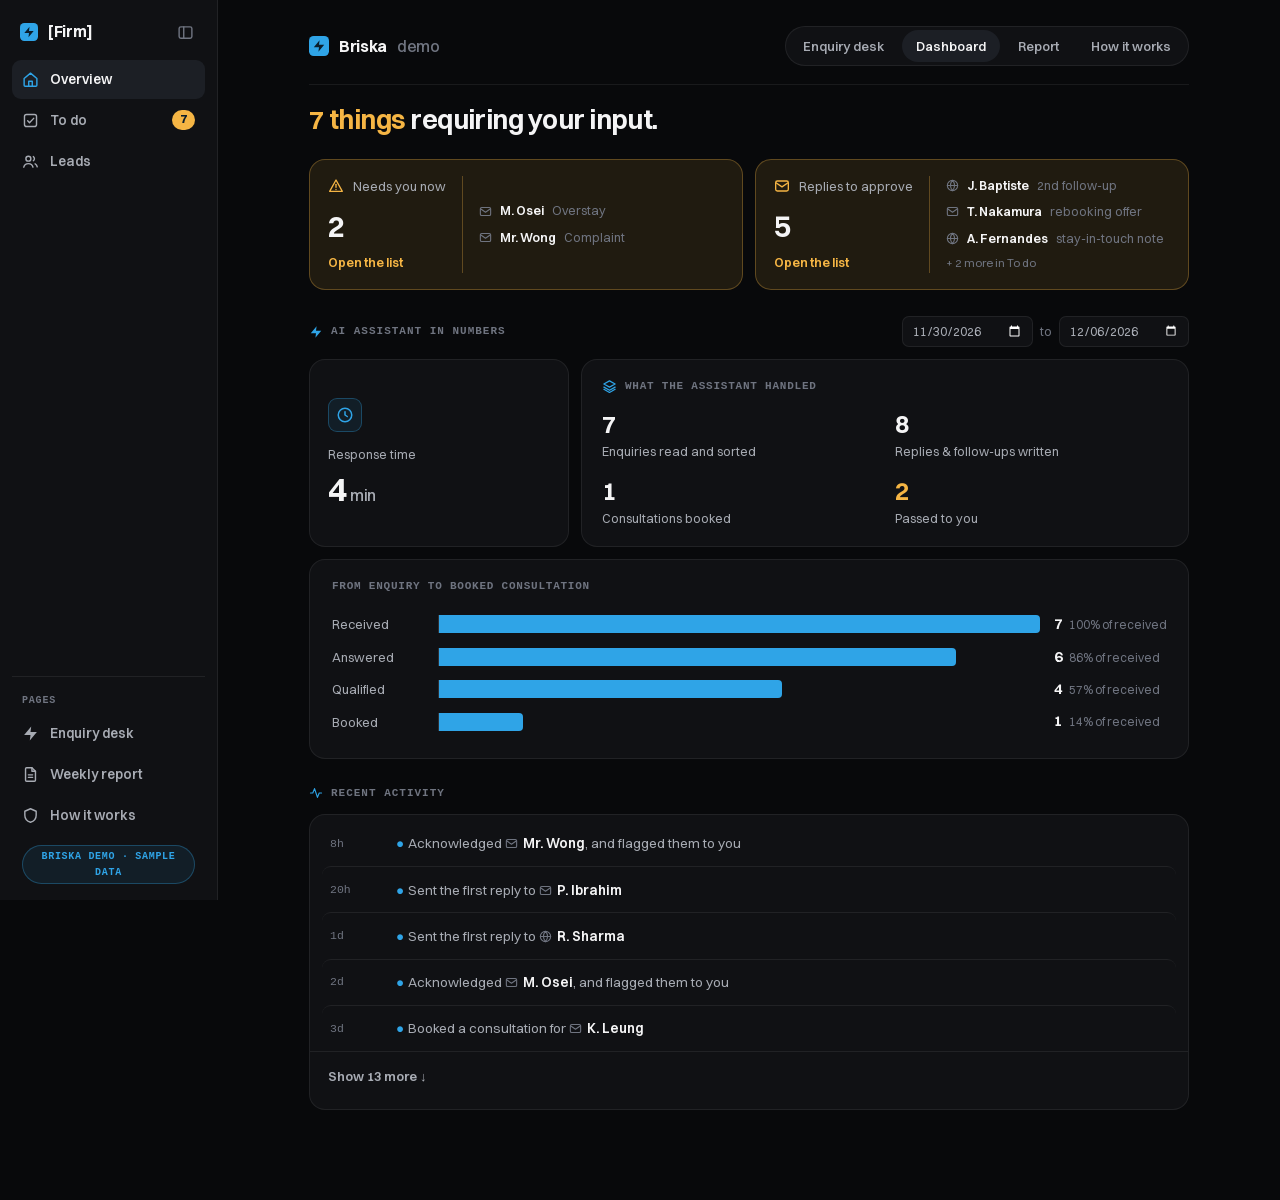
==== dashboard.html @ b561c8af "Initial public release: enquiry desk demo, service pipeline, evals, CI Co-Authored-By: Claude Fable " ====
<!doctype html>
<html lang="en">
<head>
<meta charset="utf-8">
<meta name="viewport" content="width=device-width, initial-scale=1">
<meta name="robots" content="noindex,nofollow">
<title>Dashboard — Briska demo</title>
<link rel="icon" href="assets/briska-mark.svg" type="image/svg+xml">
<link rel="preload" as="font" type="font/woff2" href="assets/switzer-variable.woff2" crossorigin>
<link rel="stylesheet" href="demo.css">
<style>
  :root { --sidew: 218px; }
  .shell { display: flex; min-height: 100vh; }

  /* ---- sidebar ---- */
  .side {
    width: var(--sidew); flex: none; background: var(--panel); border-right: 1px solid var(--line);
    display: flex; flex-direction: column; padding: 16px 12px; position: sticky; top: 0; height: 100vh;
    transition: width .15s ease;
  }
  .side.rail { width: 64px; }
  .side.rail .lbl, .side.rail .badge, .side.rail .foot-h, .side.rail .demochip { display: none; }
  .side-top { display: flex; align-items: center; gap: 10px; padding: 4px 8px 16px; }
  .side-top img { width: 18px; height: 18px; flex: none; }
  .side-top b { font-size: 15.5px; font-weight: 650; letter-spacing: -0.02em; white-space: nowrap; overflow: hidden; }
  .side-top button { margin-left: auto; background: none; border: none; color: var(--text-3); cursor: pointer; padding: 3px; border-radius: 6px; flex: none; }
  .side-top button:hover { color: var(--text); background: var(--elev); }
  .side-top button svg { width: 17px; height: 17px; display: block; }
  .side.rail .side-top { flex-direction: column; gap: 12px; }
  .side.rail .side-top b { display: none; }
  .side.rail .side-top button { margin: 0; }
  .snav { display: flex; flex-direction: column; gap: 2px; }
  .snav a {
    display: flex; align-items: center; gap: 11px; color: var(--text-2); text-decoration: none;
    font-size: 13.5px; font-weight: 570; padding: 9px 10px; border-radius: 9px; white-space: nowrap; cursor: pointer;
  }
  .snav a svg { width: 17px; height: 17px; flex: none; }
  .snav a:hover { color: var(--text); background: var(--panel-2); }
  .snav a.on { color: var(--text); background: var(--elev); }
  .snav a.on svg { color: var(--accent); }
  .badge { margin-left: auto; font-size: 11.5px; font-weight: 700; color: var(--accent-ink); background: var(--amber); border-radius: 999px; padding: 1px 8px; }
  .side-foot { margin-top: auto; padding-top: 14px; border-top: 1px solid var(--line); }
  .foot-h { font-family: var(--mono); font-size: 10px; font-weight: 600; letter-spacing: 0.08em; text-transform: uppercase; color: var(--text-3); padding: 2px 10px 6px; }
  .demochip { margin: 10px 10px 0; font-family: var(--mono); font-size: 10px; font-weight: 600; letter-spacing: 0.07em; text-transform: uppercase; color: var(--accent); background: var(--accent-bg); border: 1px solid var(--accent-line); border-radius: 999px; padding: 3px 9px; text-align: center; }

  /* ---- main ---- */
  main { flex: 1; min-width: 0; padding: 26px 30px 90px; }
  .mwrap { max-width: 880px; margin: 0 auto; }
  .mwrap:has(#pane-leads.on) { max-width: 1180px; }
  .pane { display: none; }
  .pane.on { display: block; }
  .hero { margin: 2px 0 22px; }
  .hero h1 { font-size: clamp(21px, 3vw, 27px); line-height: 1.25; font-weight: 640; letter-spacing: -0.02em; }
  .hero h1 .hot { color: var(--amber); }
  .hero h1 .calm { color: var(--accent); }
  .pane > h1.ptitle, .ptitle { font-size: 21px; font-weight: 640; letter-spacing: -0.02em; margin-bottom: 4px; }
  section { margin-top: 26px; }
  .sec-head { display: flex; align-items: center; justify-content: space-between; gap: 12px; margin-bottom: 12px; }
  .sec-head h2 { display: flex; align-items: center; gap: 8px; font-family: var(--mono); font-size: 11px; font-weight: 600; letter-spacing: 0.09em; text-transform: uppercase; color: var(--text-3); }
  .sec-head h2 svg { width: 14px; height: 14px; color: var(--accent); flex: none; }
  .sec-head .aside { font-size: 12.5px; color: var(--text-3); }
  .card { background: var(--panel); border: 1px solid var(--line); border-radius: 16px; }

  /* overview: action summary cards */
  .acts { display: grid; grid-template-columns: 1fr 1fr; gap: 12px; }
  .actcard { display: flex; align-items: stretch; gap: 16px; padding: 16px 18px; cursor: pointer; border: 1px solid var(--line); background: var(--panel); border-radius: 16px; text-align: left; font: inherit; color: var(--text); min-width: 0; }
  .actcard:hover { border-color: var(--line-2); background: var(--panel-2); }
  .actcard.hot { border-color: var(--amber-line); background: var(--amber-bg); }
  .actcard .left { flex: none; display: flex; flex-direction: column; min-width: 118px; }
  .actcard .top { display: flex; align-items: center; gap: 9px; font-size: 13px; color: var(--text-2); }
  .actcard .top svg { width: 16px; height: 16px; color: var(--amber); flex: none; }
  .actcard.calm .top svg { color: var(--accent); }
  .actcard .n { font-size: 30px; font-weight: 640; letter-spacing: -0.02em; margin: 8px 0 2px; }
  .actcard .go { font-size: 12.5px; color: var(--text-3); margin-top: auto; }
  .actcard.hot .go { color: var(--amber); font-weight: 600; }
  .pv-list { flex: 1; min-width: 0; display: flex; flex-direction: column; justify-content: center; gap: 7px; border-left: 1px solid var(--line); padding-left: 16px; }
  .actcard.hot .pv-list { border-left-color: var(--amber-line); }
  .pv { display: flex; align-items: center; gap: 8px; font-size: 12.5px; color: var(--text-2); min-width: 0; }
  .pv svg { width: 13px; height: 13px; flex: none; color: var(--text-3); }
  .pv b { color: var(--text); font-weight: 600; white-space: nowrap; overflow: hidden; text-overflow: ellipsis; }
  .pv .why { color: var(--text-3); white-space: nowrap; overflow: hidden; text-overflow: ellipsis; min-width: 0; }
  .pv-more { font-size: 11.5px; color: var(--text-3); }

  /* overview: numbers */
  .numbers { display: grid; grid-template-columns: 260px 1fr; gap: 12px; align-items: stretch; }
  .stat { padding: 18px; display: flex; flex-direction: column; justify-content: center; }
  .stat .stic { width: 34px; height: 34px; border-radius: 9px; background: var(--accent-bg); border: 1px solid var(--accent-line); display: flex; align-items: center; justify-content: center; margin-bottom: 13px; }
  .stat .stic svg { width: 18px; height: 18px; color: var(--accent); }
  .stat .l { font-size: 12.5px; color: var(--text-2); }
  .stat .v { font-size: 34px; font-weight: 640; letter-spacing: -0.02em; line-height: 1.1; margin-top: 6px; }
  .stat .v .u { font-size: 16px; color: var(--text-2); font-weight: 500; margin-left: 3px; }
  .handled { padding: 18px 20px; }
  .handled .hh { display: flex; align-items: center; gap: 8px; font-family: var(--mono); font-size: 11px; font-weight: 600; letter-spacing: 0.07em; text-transform: uppercase; color: var(--text-3); margin-bottom: 16px; }
  .handled .hh svg { width: 15px; height: 15px; color: var(--accent); }
  .hgrid { display: grid; grid-template-columns: 1fr 1fr; gap: 16px 20px; }
  .hstat .hv { font-size: 25px; font-weight: 640; letter-spacing: -0.02em; line-height: 1; }
  .hstat .hl { font-size: 12.5px; color: var(--text-2); margin-top: 6px; }
  .hstat.you .hv { color: var(--amber); }
  .range { display: inline-flex; align-items: center; gap: 7px; }
  .range input {
    background: var(--panel); border: 1px solid var(--line); color: var(--text-2);
    border-radius: 7px; padding: 4px 9px; font: inherit; font-size: 12.5px; color-scheme: dark;
  }
  .range input:focus { outline: none; border-color: var(--accent-line); color: var(--text); }
  .funcard { padding: 18px 22px 20px; margin-top: 12px; }
  .fun-title { font-family: var(--mono); font-size: 11px; font-weight: 600; letter-spacing: 0.07em; text-transform: uppercase; color: var(--text-3); margin-bottom: 13px; }
  .frow { display: grid; grid-template-columns: 92px 1fr 112px; gap: 14px; align-items: center; padding: 5px 0; }
  .frow .fl { font-size: 13px; color: var(--text-2); }
  .ftrack { border-left: 1px solid var(--line-2); height: 18px; }
  .fbar { display: block; height: 100%; background: var(--accent); border-radius: 0 4px 4px 0; min-width: 3px; }
  .frow .fv { font-size: 13px; color: var(--text-2); font-variant-numeric: tabular-nums; white-space: nowrap; }
  .frow .fv b { color: var(--text); font-size: 14.5px; font-weight: 640; margin-right: 7px; }
  .frow .fv .fp { color: var(--text-3); font-size: 12px; }
  .funcard .none { color: var(--text-3); font-size: 13px; }

  /* to do */
  .group { margin-bottom: 20px; }
  .group-head { display: flex; align-items: center; gap: 9px; margin: 18px 0 10px; }
  .group-head svg { width: 17px; height: 17px; color: var(--amber); }
  .group-head b { font-size: 14.5px; font-weight: 640; }
  .group-head .n { color: var(--text-3); font-weight: 500; }
  .qrow { padding: 14px 18px 16px; }
  .qrow + .qrow { border-top: 1px solid var(--line); }
  .qtop { display: flex; align-items: center; gap: 10px; flex-wrap: wrap; }
  .qwho { font-weight: 620; font-size: 14.5px; display: inline-flex; align-items: center; gap: 8px; }
  .qwho svg { width: 14px; height: 14px; color: var(--text-3); }
  .qwhen { font-size: 12px; color: var(--text-3); margin-left: auto; }
  .markdone { margin-left: 8px; padding: 5px 12px; font-size: 12px; }
  .qrow.done { opacity: .55; }
  .qrow.flash { animation: rowflash 2.4s ease-out; }
  @keyframes rowflash {
    0% { box-shadow: inset 0 0 0 2px var(--amber); background: var(--amber-bg); }
    100% { box-shadow: inset 0 0 0 2px transparent; background: transparent; }
  }

  .whatdo { border-radius: 11px; padding: 11px 14px; margin-top: 12px; display: flex; gap: 10px; align-items: flex-start; background: var(--amber-bg); border: 1px solid var(--amber-line); }
  .whatdo.rev { background: var(--accent-bg); border-color: var(--accent-line); }
  .whatdo svg { width: 16px; height: 16px; color: var(--amber); flex: none; margin-top: 2px; }
  .whatdo.rev svg { color: var(--accent); }
  .whatdo .wt { font-size: 13.5px; color: var(--text); line-height: 1.5; }
  .whatdo .wt b { font-weight: 700; text-transform: uppercase; font-family: var(--mono); font-size: 10.5px; letter-spacing: 0.06em; color: var(--amber); display: block; margin-bottom: 3px; }
  .whatdo.rev .wt b { color: var(--accent); }
  .readgrid { display: grid; grid-template-columns: repeat(3, 1fr); gap: 8px; margin-top: 11px; }
  .rbox { background: var(--bg); border: 1px solid var(--line); border-radius: 9px; padding: 8px 11px; min-width: 0; }
  .rbox .k { font-family: var(--mono); font-size: 10px; font-weight: 600; letter-spacing: 0.07em; text-transform: uppercase; color: var(--text-3); margin-bottom: 3px; }
  .rbox .v { font-size: 13px; font-weight: 640; color: var(--text); line-height: 1.35; }
  .rbox.good .v { color: var(--accent); }
  .rbox.warn .v { color: var(--amber); }
  .rbox.dim .v { color: var(--text-2); font-weight: 550; }

  /* the story timeline */
  .convo { background: var(--bg); border: 1px solid var(--line); border-radius: 11px; padding: 13px 15px; margin-top: 11px; }
  .convo .lbl { font-family: var(--mono); font-size: 10.5px; font-weight: 600; letter-spacing: 0.07em; text-transform: uppercase; color: var(--text-3); margin-bottom: 12px; }
  .steps { display: flex; flex-direction: column; }
  .step { display: flex; gap: 12px; }
  .snode { display: flex; flex-direction: column; align-items: center; width: 26px; flex: none; }
  .si { width: 26px; height: 26px; flex: none; border-radius: 50%; background: var(--panel-2); border: 1px solid var(--line-2); display: flex; align-items: center; justify-content: center; color: var(--text-2); }
  .si svg { width: 13px; height: 13px; }
  .si.desk { background: var(--accent-bg); border-color: var(--accent-line); color: var(--accent); }
  .si.you { background: var(--amber-bg); border-color: var(--amber-line); color: var(--amber); }
  .si.guard { background: var(--red-bg); border-color: var(--red-line); color: var(--red); }
  .snode .line { width: 2px; flex: 1; min-height: 10px; background: var(--line-2); margin: 4px 0; }
  .step:last-child .snode .line { display: none; }
  .sb { padding: 3px 0 16px; flex: 1; min-width: 0; }
  .step:last-child .sb { padding-bottom: 2px; }
  .st-title { font-size: 13.5px; color: var(--text); font-weight: 600; }
  .st-when { font-size: 11.5px; color: var(--text-3); margin-left: 7px; font-weight: 400; }
  .st-note { font-size: 12.5px; color: var(--text-2); margin-top: 2px; }
  .reply { margin-top: 7px; background: var(--panel); border: 1px solid var(--line); border-left: 3px solid var(--accent); border-radius: 9px; padding: 10px 13px; font-size: 13px; color: var(--text-2); white-space: pre-wrap; line-height: 1.55; }
  .reply.them { border-left-color: rgba(255,255,255,0.28); }
  .reply.blocked { border-left-color: var(--red); text-decoration: line-through; text-decoration-color: rgba(248,113,113,0.5); }
  .btn { font: inherit; font-size: 13px; font-weight: 650; border-radius: 999px; padding: 7px 15px; cursor: pointer; border: 1px solid transparent; white-space: nowrap; }
  .btn.ghost { background: transparent; color: var(--text-2); border-color: var(--line-2); }
  .btn.ghost:hover { color: var(--text); border-color: var(--text-3); }
  .btn.send { background: var(--accent); color: var(--accent-ink); }
  .btn.send:hover { background: var(--accent-hi); }
  .btn.send:disabled { opacity: .45; cursor: default; }
  .qactions { display: flex; align-items: center; gap: 10px; margin-top: 11px; flex-wrap: wrap; }
  .qmeta { font-size: 12px; color: var(--text-3); }
  .qerr { color: var(--amber); font-size: 13px; margin-top: 8px; }
  .qdetail { margin-top: 12px; }
  .qbox { background: var(--bg); border: 1px solid var(--line); border-radius: 11px; padding: 12px 15px; font-size: 13.5px; line-height: 1.6; white-space: pre-wrap; }
  .qbox .lbl { display: block; font-family: var(--mono); font-size: 10.5px; font-weight: 600; letter-spacing: 0.07em; text-transform: uppercase; color: var(--text-3); margin-bottom: 6px; white-space: normal; }
  .qbox + .qbox { margin-top: 8px; }
  .allclear { padding: 30px 20px; text-align: center; }
  .allclear .big { font-size: 17px; font-weight: 620; }
  .allclear .big .chk { color: var(--accent); }
  .allclear p { color: var(--text-3); font-size: 13px; margin-top: 5px; }
  .more { padding: 12px 18px; border-top: 1px solid var(--line); }
  .more button { background: none; border: none; color: var(--text-2); font: inherit; font-size: 13px; font-weight: 600; cursor: pointer; padding: 0; }
  .more button:hover { color: var(--text); }

  /* activity */
  .feed { padding: 6px 12px 10px; }
  .fitem { display: grid; grid-template-columns: 54px 1fr 16px; align-items: center; gap: 12px; padding: 11px 8px; border-radius: 9px; cursor: pointer; }
  .fitem:hover { background: var(--panel-2); }
  .fitem + .fitem { border-top: 1px solid var(--line); }
  .fitem:hover + .fitem, .fitem:hover { border-top-color: transparent; }
  .ftime { font-family: var(--mono); font-size: 11.5px; color: var(--text-3); font-variant-numeric: tabular-nums; }
  .fbody { font-size: 13.5px; line-height: 1.5; color: var(--text-2); }
  .fbody .obj { font-weight: 600; color: var(--text); }
  .fbody .obj svg { width: 13px; height: 13px; color: var(--text-3); vertical-align: -2px; margin-right: 2px; }
  .fbody .dot { color: var(--accent); margin-right: 4px; }
  .fgo { color: var(--text-3); opacity: 0; font-size: 15px; }
  .fitem:hover .fgo { opacity: 1; }

  /* leads */
  .filters { display: flex; gap: 6px; flex-wrap: wrap; margin-bottom: 12px; }
  .filters button { font: inherit; font-size: 12.5px; font-weight: 600; color: var(--text-2); background: var(--panel); border: 1px solid var(--line); border-radius: 999px; padding: 5px 14px; cursor: pointer; }
  .filters button:hover { color: var(--text); }
  .filters button.on { color: var(--text); background: var(--elev); border-color: var(--line-2); }
  .filters button .n { color: var(--text-3); font-weight: 500; }
  .tablewrap { overflow-x: auto; }
  @media (min-width: 1000px) { .tablewrap { overflow-x: visible; } }
  table { border-collapse: collapse; width: 100%; min-width: 840px; }
  th {
    text-align: left; font-family: var(--mono); font-size: 10.5px; font-weight: 600; letter-spacing: 0.06em; text-transform: uppercase;
    color: var(--text-2); padding: 11px 16px; border-bottom: 1px solid var(--line-2);
    position: sticky; top: 0; z-index: 2; background: var(--elev);
  }
  th:first-child { border-top-left-radius: 16px; }
  th:last-child { border-top-right-radius: 16px; }
  td { padding: 12px 16px; border-bottom: 1px solid var(--line); vertical-align: top; font-size: 13.5px; }
  td.when { white-space: nowrap; }
  tbody tr.lead { cursor: pointer; }
  tbody tr.lead:hover { background: var(--panel-2); }
  tbody tr:last-child td { border-bottom: none; }
  .lead-cell { min-width: 210px; }
  .lead-cell .who { font-weight: 620; display: inline-flex; align-items: center; gap: 8px; }
  .lead-cell .who svg { width: 13px; height: 13px; color: var(--text-3); }
  .lead-cell .what { color: var(--text-3); font-size: 12.5px; margin-top: 2px; }
  .sampletag { font-family: var(--mono); font-size: 9.5px; font-weight: 600; letter-spacing: 0.06em; text-transform: uppercase; color: var(--text-3); background: var(--panel-2); border: 1px solid var(--line-2); border-radius: 999px; padding: 1px 7px; }
  .st { display: inline-flex; align-items: center; gap: 7px; white-space: nowrap; color: var(--text-2); }
  .st i { width: 8px; height: 8px; border-radius: 50%; display: inline-block; background: var(--text-3); }
  .st.booked { color: var(--accent); } .st.booked i { background: var(--accent); }
  .st.closed { color: var(--text-3); } .st.closed i { background: var(--text-3); opacity: .5; }
  .did { color: var(--text-3); }
  .next { color: var(--text-2); }
  .actor { display: inline-flex; align-items: center; gap: 5px; font-size: 10.5px; font-weight: 700; border-radius: 999px; padding: 1px 8px; white-space: nowrap; }
  .actor svg { width: 11px; height: 11px; }
  .actor.you { color: var(--amber); background: var(--amber-bg); border: 1px solid var(--amber-line); }
  .actor.desk { color: var(--accent); background: var(--accent-bg); border: 1px solid var(--accent-line); }
  tr.expand td { background: var(--panel-2); padding: 4px 18px 16px; }

  @media (max-width: 900px) { .numbers { grid-template-columns: 1fr; } }
  @media (max-width: 760px) {
    .side { position: fixed; z-index: 10; height: 100vh; }
    .side:not(.rail) { box-shadow: 0 0 40px rgba(0,0,0,.5); }
    main { padding-left: 88px; }
    .acts { grid-template-columns: 1fr; }
  }
  @media (max-width: 600px) { .readgrid { grid-template-columns: repeat(2, 1fr); } }
</style>
</head>
<body>
<svg width="0" height="0" style="position:absolute" aria-hidden="true"><defs>
  <symbol id="ic-home" viewBox="0 0 24 24" fill="none" stroke="currentColor" stroke-width="2" stroke-linecap="round" stroke-linejoin="round"><path d="m3 10.5 9-7.5 9 7.5V20a1.5 1.5 0 0 1-1.5 1.5h-15A1.5 1.5 0 0 1 3 20z"/><path d="M9.5 21.5v-7h5v7"/></symbol>
  <symbol id="ic-todo" viewBox="0 0 24 24" fill="none" stroke="currentColor" stroke-width="2" stroke-linecap="round" stroke-linejoin="round"><rect x="3.5" y="3.5" width="17" height="17" rx="3"/><path d="m8 12.5 2.6 2.6L16.5 9"/></symbol>
  <symbol id="ic-pulse" viewBox="0 0 24 24" fill="none" stroke="currentColor" stroke-width="2" stroke-linecap="round" stroke-linejoin="round"><path d="M2.5 12h4l3-7.5 5 15 3-7.5h4"/></symbol>
  <symbol id="ic-people" viewBox="0 0 24 24" fill="none" stroke="currentColor" stroke-width="2" stroke-linecap="round" stroke-linejoin="round"><circle cx="9" cy="8" r="3.5"/><path d="M2.5 20c.8-3.2 3.4-5 6.5-5s5.7 1.8 6.5 5"/><path d="M16 5.1a3.5 3.5 0 0 1 0 5.8M18.5 15.2c1.6.8 2.7 2.2 3 4.3"/></symbol>
  <symbol id="ic-phone" viewBox="0 0 24 24" fill="none" stroke="currentColor" stroke-width="2" stroke-linecap="round" stroke-linejoin="round"><path d="M21 16.5v3a1.9 1.9 0 0 1-2.1 1.9A19 19 0 0 1 2.6 5.1 1.9 1.9 0 0 1 4.5 3h3a1.9 1.9 0 0 1 1.9 1.6c.12.9.34 1.8.65 2.6a1.9 1.9 0 0 1-.43 2L8.3 10.5a15.2 15.2 0 0 0 5.2 5.2l1.3-1.3a1.9 1.9 0 0 1 2-.43c.84.31 1.7.53 2.6.65A1.9 1.9 0 0 1 21 16.5z"/></symbol>
  <symbol id="ic-email" viewBox="0 0 24 24" fill="none" stroke="currentColor" stroke-width="2" stroke-linecap="round" stroke-linejoin="round"><rect x="2.5" y="4.5" width="19" height="15" rx="2.5"/><path d="m3.5 7.5 8.5 5.8 8.5-5.8"/></symbol>
  <symbol id="ic-wa" viewBox="0 0 24 24" fill="none" stroke="currentColor" stroke-width="2" stroke-linecap="round" stroke-linejoin="round"><path d="M21 11.5a8.5 8.5 0 0 1-8.5 8.5 8.4 8.4 0 0 1-3.8-.9L3 21l1.9-5.7a8.5 8.5 0 1 1 16.1-3.8z"/><path d="M9 9.5c.5 2.4 2.6 4.5 5 5l1.5-1.5"/></symbol>
  <symbol id="ic-wc" viewBox="0 0 24 24" fill="none" stroke="currentColor" stroke-width="2" stroke-linecap="round" stroke-linejoin="round"><path d="M21 15a2 2 0 0 1-2 2H7l-4 4V5a2 2 0 0 1 2-2h14a2 2 0 0 1 2 2z"/><path d="M8 10h.01M12 10h.01M16 10h.01"/></symbol>
  <symbol id="ic-web" viewBox="0 0 24 24" fill="none" stroke="currentColor" stroke-width="2" stroke-linecap="round" stroke-linejoin="round"><circle cx="12" cy="12" r="9.5"/><path d="M2.5 12h19"/><path d="M12 2.5a14.5 14.5 0 0 1 3.8 9.5 14.5 14.5 0 0 1-3.8 9.5 14.5 14.5 0 0 1-3.8-9.5A14.5 14.5 0 0 1 12 2.5z"/></symbol>
  <symbol id="ic-collapse" viewBox="0 0 24 24" fill="none" stroke="currentColor" stroke-width="2" stroke-linecap="round" stroke-linejoin="round"><rect x="3" y="4" width="18" height="16" rx="2.5"/><path d="M9.5 4v16"/></symbol>
  <symbol id="ic-bolt-sm" viewBox="0 0 24 24" fill="currentColor"><polygon points="13 2 3 14 12 14 11 22 21 10 12 10 13 2"/></symbol>
  <symbol id="ic-doc" viewBox="0 0 24 24" fill="none" stroke="currentColor" stroke-width="2" stroke-linecap="round" stroke-linejoin="round"><path d="M14 2.5H6.5A1.5 1.5 0 0 0 5 4v16a1.5 1.5 0 0 0 1.5 1.5h11A1.5 1.5 0 0 0 19 20V7.5z"/><path d="M14 2.5V7.5H19"/><path d="M9 12.5h6M9 16h6"/></symbol>
  <symbol id="ic-check" viewBox="0 0 24 24" fill="none" stroke="currentColor" stroke-width="2.4" stroke-linecap="round" stroke-linejoin="round"><path d="m4 13 5 5L20 7"/></symbol>
  <symbol id="ic-clock" viewBox="0 0 24 24" fill="none" stroke="currentColor" stroke-width="2" stroke-linecap="round" stroke-linejoin="round"><circle cx="12" cy="12" r="9"/><path d="M12 7.5V12l3 2"/></symbol>
  <symbol id="ic-layers" viewBox="0 0 24 24" fill="none" stroke="currentColor" stroke-width="2" stroke-linecap="round" stroke-linejoin="round"><path d="M12 3 3 8l9 5 9-5z"/><path d="M3 13l9 5 9-5M3 16.5l9 5 9-5"/></symbol>
  <symbol id="ic-user" viewBox="0 0 24 24" fill="none" stroke="currentColor" stroke-width="2" stroke-linecap="round" stroke-linejoin="round"><circle cx="12" cy="8" r="4"/><path d="M4 21c0-4 3.6-6 8-6s8 2 8 6"/></symbol>
  <symbol id="ic-alert" viewBox="0 0 24 24" fill="none" stroke="currentColor" stroke-width="2" stroke-linecap="round" stroke-linejoin="round"><path d="M12 3 2.5 20h19z"/><path d="M12 9.5v4.5"/><path d="M12 17.2v.01"/></symbol>
  <symbol id="ic-shield" viewBox="0 0 24 24" fill="none" stroke="currentColor" stroke-width="2" stroke-linecap="round" stroke-linejoin="round"><path d="M12 2.5 4 6v5.5c0 5 3.4 8.6 8 10 4.6-1.4 8-5 8-10V6z"/></symbol>
</defs></svg>

<div class="shell">
  <aside class="side" id="side">
    <div class="side-top">
      <img src="assets/briska-mark.svg" alt=""><b>[Firm]</b>
      <button id="collapse" title="Collapse the menu" aria-label="Collapse the menu"><svg><use href="#ic-collapse"/></svg></button>
    </div>
    <nav class="snav" id="snav">
      <a data-pane="overview" class="on"><svg><use href="#ic-home"/></svg><span class="lbl">Overview</span></a>
      <a data-pane="todo"><svg><use href="#ic-todo"/></svg><span class="lbl">To do</span><span class="badge" id="todo-badge" style="display:none"></span></a>
      <a data-pane="leads"><svg><use href="#ic-people"/></svg><span class="lbl">Leads</span></a>
    </nav>
    <div class="side-foot">
      <div class="foot-h">Pages</div>
      <nav class="snav">
        <a href="/"><svg><use href="#ic-bolt-sm"/></svg><span class="lbl">Enquiry desk</span></a>
        <a href="/report"><svg><use href="#ic-doc"/></svg><span class="lbl">Weekly report</span></a>
        <a href="/about"><svg><use href="#ic-shield"/></svg><span class="lbl">How it works</span></a>
      </nav>
      <div class="demochip">Briska demo &middot; sample data</div>
    </div>
  </aside>

  <main>
    <div class="mwrap">

      <div class="topbar">
        <a class="brand" href="https://briska.ai"><img src="assets/briska-mark.svg" alt=""> Briska <span class="co">demo</span></a>
        <div class="tabs">
          <a href="/">Enquiry desk</a>
          <a href="/dashboard" class="here">Dashboard</a>
          <a href="/report">Report</a>
          <a href="/about">How it works</a>
        </div>
      </div>

      <div class="pane on" id="pane-overview">
        <div class="hero" id="hero"></div>
        <div class="acts" id="acts"></div>
        <section>
          <div class="sec-head"><h2><svg><use href="#ic-bolt-sm"/></svg>AI assistant in numbers</h2><span class="aside range"><input type="date" id="d-from"> <span>to</span> <input type="date" id="d-to"></span></div>
          <div class="numbers">
            <div class="card stat" id="respstat"></div>
            <div class="card handled" id="handled"></div>
          </div>
          <div class="card funcard" id="funnel"></div>
        </section>
        <section>
          <div class="sec-head"><h2><svg><use href="#ic-pulse"/></svg>Recent activity</h2></div>
          <div class="card feed" id="recent"></div>
        </section>
      </div>

      <div class="pane" id="pane-todo">
        <h1 class="ptitle" id="todo-title">To do</h1>
        <div id="todo-body"></div>
      </div>

      <div class="pane" id="pane-leads">
        <h1 class="ptitle">Leads</h1>
        <div class="filters" id="filters" style="margin-top:16px"></div>
        <div class="card tablewrap">
          <table>
            <thead><tr><th>Lead</th><th>Status</th><th>Owner</th><th>Last action</th><th>When</th><th>Next</th></tr></thead>
            <tbody id="leadrows"></tbody>
          </table>
        </div>
      </div>

    </div>
  </main>
</div>

<script src="leads.js"></script>
<script>
  /* plain-English names for every follow-up type */
  const FOLLOWUP_LABEL = {
    chase_1: '1st follow-up', chase_2: '2nd follow-up', final_chase: 'final follow-up',
    booking_reminder: 'appointment reminder', no_show_rebook: 'rebooking offer', nurture: 'stay-in-touch note'
  };
  /* activity-feed phrasing (assistant actions only) */
  const TOUCH_LABEL = {
    first_reply: ['Sent the first reply to'],
    acknowledgment: ['Acknowledged', 'and flagged them to you'],
    guardrail_block: ['Held a draft for', 'the safety filter escalated it'],
    chase_1: ['Sent the 1st follow-up to'], chase_2: ['Sent the 2nd follow-up to'],
    final_chase: ['Sent the final follow-up to', 'then the desk stops'],
    booking_reminder: ['Sent the appointment reminder to'],
    no_show_rebook: ['Offered a new time to'], nurture: ['Sent a stay-in-touch note to'],
    booking_confirmed: ['Booked a consultation for']
  };
  /* short titles for the story timeline; [title, actor] actor = desk | guard | they */
  const TOUCH_STEP = {
    first_reply: ['First reply sent', 'desk'],
    acknowledgment: ['Acknowledged and flagged to you', 'desk'],
    guardrail_block: ['Safety filter held the draft, escalated', 'guard'],
    chase_1: ['1st follow-up sent', 'desk'], chase_2: ['2nd follow-up sent', 'desk'],
    final_chase: ['Final follow-up sent, thread closed warmly', 'desk'],
    booking_reminder: ['Appointment reminder sent', 'desk'],
    no_show_rebook: ['Rebooking offer sent', 'desk'], nurture: ['Stay-in-touch note sent', 'desk'],
    booking_confirmed: ['Consultation booked', 'desk'],
    consultation_attended: ['Consultation held', 'they'],
    inbound_reply: ['They replied', 'they'], no_show: ['They missed the booked call', 'they'],
    marked_done: ['Marked done by you', 'you']
  };
  /* which touches are things the assistant DID (shown in Activity) */
  const AGENT_TOUCHES = new Set(['first_reply','acknowledgment','guardrail_block','chase_1','chase_2','final_chase','booking_reminder','no_show_rebook','nurture','booking_confirmed']);
  const CHASES = new Set(['chase_1','chase_2','final_chase']);
  const REASON = {
    overstay: 'they disclosed an overstay', complaint: 'it is a complaint', existing_client: 'they are an existing client',
    deadline_2w: 'there is a deadline inside two weeks', status_expiry_4w: 'their permission to stay is running out',
    refused_application: 'a past application was refused', payment_risk: 'it shows a payment risk sign',
    press_or_regulator: 'it is a press or regulator contact', legal_threat: 'it mentions legal action', minor: 'a minor is involved',
    'guardrail block': 'the safety filter held the draft'
  };
  const REASON_SHORT = {
    overstay: 'Overstay', complaint: 'Complaint', existing_client: 'Existing client',
    deadline_2w: 'Deadline inside 2 weeks', status_expiry_4w: 'Stay running out',
    refused_application: 'Past refusal', payment_risk: 'Payment risk',
    press_or_regulator: 'Press or regulator', low_confidence: 'Unclear', 'guardrail block': 'Held by the safety filter'
  };
  /* the goal for each escalation, stated without assuming a contact method */
  const ESCAL_WHY = {
    overstay: 'Understand where they stand today and agree the immediate next step.',
    complaint: 'Clarify expectations and agree the next step.',
    existing_client: 'Give them a real update on their case.',
    deadline_2w: 'A deadline is inside two weeks, so own it today.',
    status_expiry_4w: 'Their permission to stay is running out, so own it today.',
    payment_risk: 'Tell them not to transfer any money and check what is going on.',
    refused_application: 'Review the refused application before anything goes in writing.',
    press_or_regulator: 'Route this to the principal. Do not comment.',
    'guardrail block': 'Review the held draft and reply in your own words.'
  };
  const CH = {
    email: ['ic-email', 'email'], whatsapp: ['ic-wa', 'WhatsApp'], form: ['ic-web', 'your website form'],
    wechat: ['ic-wc', 'WeChat'], demo: ['ic-email', 'email']
  };
  const CH_SHORT = { email: 'Email', whatsapp: 'WhatsApp', form: 'Website form', wechat: 'WeChat', demo: 'Email' };
  /* per-vertical labels: a new vertical swaps STREAM_LABEL, FIT_LABEL and ACTION_MAP, nothing else */
  const STREAM_LABEL = { ttps_a: 'Top Talent Pass A', ttps_bc: 'Top Talent Pass B/C', qmas: 'QMAS', gep: 'Employment visa', dependant: 'Dependant visa', other: 'Other' };
  const FIT_LABEL = 'Potential visa';
  const LANG_LABEL = { en: 'English', 'zh-hant': '繁體中文', 'zh-hans': '简体中文' };

  function esc(s){ return String(s).replace(/&/g,'&amp;').replace(/</g,'&lt;').replace(/>/g,'&gt;'); }
  function chIcon(ch){ return '<svg aria-hidden="true"><use href="#' + (CH[ch]||CH.email)[0] + '"/></svg>'; }
  function chName(ch){ return (CH[ch]||CH.email)[1]; }
  function rel(iso, now){
    const h = (now - new Date(iso)) / 3600000;
    if (h < 0){ const f = -h; return 'in ' + (f < 24 ? Math.round(f) + 'h' : Math.round(f/24) + 'd'); }
    if (h < 1) return Math.max(1, Math.round(h*60)) + 'm ago';
    if (h < 24) return Math.round(h) + 'h ago';
    return Math.round(h/24) + 'd ago';
  }
  function median(xs){ if(!xs.length) return null; const s=[...xs].sort((a,b)=>a-b); const m=Math.floor(s.length/2); return s.length%2?s[m]:(s[m-1]+s[m])/2; }

  /* what the owner can actually do about an escalation, given the contact we hold */
  function escalationAction(l){
    const why = ESCAL_WHY[(l.escalation_reasons||[])[0]] || 'Clarify the situation and agree the next step.';
    if (l.phone) return { method: 'call', short: 'Call them today', full: 'Call them today on ' + l.phone + '. ' + why };
    if (l.channel === 'whatsapp' || l.channel === 'wechat')
      return { method: 'thread', short: 'Reply on ' + chName(l.channel) + ' now', full: 'Reply on their ' + chName(l.channel) + ' thread now, you can message or call from there. ' + why };
    return { method: 'wait', short: 'Urgent reply sent, watch for a number',
      full: "You only have their email, so you cannot call yet. The desk has already replied urgently, asking them to call you today on [phone]. " + why + ' Watch for their reply and call the moment a number comes in.' };
  }

  function needsList(leads, now){
    const calls = [], approvals = [];
    leads.forEach(l => {
      if (l.done) return;
      if (l.escalate && l.status === 'escalated') calls.push(l);
      else if (l.followup && new Date(l.followup.due) <= now) approvals.push(l);
    });
    calls.sort((a,b) => a.received < b.received ? -1 : 1);
    approvals.sort((a,b) => a.followup.due < b.followup.due ? -1 : 1);
    return { calls, approvals };
  }

  /* ---------- sidebar ---------- */
  const side = document.getElementById('side');
  document.getElementById('collapse').addEventListener('click', () => {
    side.classList.toggle('rail');
    try { localStorage.setItem('deskRail', side.classList.contains('rail') ? '1' : ''); } catch(e){}
  });
  try { if (localStorage.getItem('deskRail') === '1') side.classList.add('rail'); } catch(e){}

  function isPaneActive(name){ return document.getElementById('pane-' + name).classList.contains('on'); }
  function showPane(name){
    document.querySelectorAll('.pane').forEach(p => p.classList.toggle('on', p.id === 'pane-' + name));
    document.querySelectorAll('#snav a').forEach(a => a.classList.toggle('on', a.dataset.pane === name));
    if (location.hash !== '#' + name) history.replaceState(null, '', '#' + name);
    if (name === 'todo') runApproveQueue();
  }
  document.querySelectorAll('#snav a').forEach(a => a.addEventListener('click', () => showPane(a.dataset.pane)));
  let FOCUS_ID = null;
  function paneFromHash(){
    const name = location.hash.replace('#','');
    if (name.startsWith('todo-')){
      FOCUS_ID = decodeURIComponent(name.slice(5));
      showPane('todo');
      focusTodoRow();
      return;
    }
    if (['overview','todo','leads'].includes(name)) showPane(name);
  }
  window.addEventListener('hashchange', paneFromHash);
  /* scroll to and flash the To do row a daily-message line points at */
  function focusTodoRow(){
    if (!FOCUS_ID) return;
    let row = document.querySelector('.qrow[data-id="' + FOCUS_ID + '"]');
    if (!row){
      document.querySelectorAll('#todo-body .more button').forEach(b => b.click());
      row = document.querySelector('.qrow[data-id="' + FOCUS_ID + '"]');
    }
    if (!row) return;
    FOCUS_ID = null;
    row.scrollIntoView({ behavior: 'smooth', block: 'start' });
    row.classList.add('flash');
    setTimeout(() => row.classList.remove('flash'), 2500);
  }

  /* ---------- overview ---------- */
  function renderHero(leads, now){
    const { calls, approvals } = needsList(leads, now);
    const n = calls.length + approvals.length;
    const hero = document.getElementById('hero');
    if (!n){ hero.innerHTML = '<h1><span class="calm">Nothing requires your input.</span></h1>'; }
    else hero.innerHTML = '<h1><span class="hot">' + n + ' thing' + (n>1?'s':'') + '</span> requiring your input.</h1>';
    const badge = document.getElementById('todo-badge');
    badge.style.display = n ? '' : 'none';
    badge.textContent = n;
    document.getElementById('acts').innerHTML =
      actCard('Needs you now', 'ic-alert', calls, l => REASON_SHORT[(l.escalation_reasons||[])[0]] || 'For a consultant') +
      actCard('Replies to approve', 'ic-email', approvals, l => FOLLOWUP_LABEL[l.followup.type] || l.followup.type);
    document.querySelectorAll('.actcard').forEach(b => b.addEventListener('click', () => showPane('todo')));
  }
  function actCard(label, icon, items, why){
    const n = items.length;
    const cls = n ? 'hot' : 'calm';
    let right;
    if (!n){
      right = '<span class="pv-list"><span class="pv-more">Nothing waiting</span></span>';
    } else {
      const rows = items.slice(0, 3).map(l =>
        '<span class="pv">' + chIcon(l.channel) + '<b>' + esc(l.enquirer) + '</b><span class="why">' + esc(why(l)) + '</span></span>').join('');
      const more = n > 3 ? '<span class="pv-more">+ ' + (n - 3) + ' more in To do</span>' : '';
      right = '<span class="pv-list">' + rows + more + '</span>';
    }
    return '<button class="actcard ' + cls + '"><span class="left"><span class="top"><svg><use href="#' + icon + '"/></svg>' + label + '</span>' +
      '<span class="n">' + n + '</span><span class="go">' + (n ? 'Open the list' : 'Nothing waiting') + '</span></span>' + right + '</button>';
  }

  function dayStart(v){ return new Date(v + 'T00:00'); }
  function dayEnd(v){ return new Date(v + 'T23:59'); }
  function renderNumbers(leads){
    const from = document.getElementById('d-from').value;
    const to = document.getElementById('d-to').value;
    const inRange = leads.filter(l => {
      const r = new Date(l.received);
      return (!from || r >= dayStart(from)) && (!to || r <= dayEnd(to));
    });
    const received = inRange.length;
    const answered = inRange.filter(l => (l.touches||[]).length > 0).length;
    const qualified = inRange.filter(l => l.bucket === 'qualified').length;
    const booked = inRange.filter(l => l.status === 'booked' || l.status === 'attended').length;
    const escalated = inRange.filter(l => l.escalate).length;
    const actions = inRange.reduce((sum, l) => sum + (l.touches||[]).filter(t => AGENT_TOUCHES.has(t.type)).length, 0);
    const resp = inRange.map(l => l.first_response_minutes).filter(v => v != null);
    const med = median(resp);
    document.getElementById('respstat').innerHTML =
      '<div class="stic"><svg><use href="#ic-clock"/></svg></div>' +
      '<div class="l">Response time</div><div class="v">' + (med==null?'&ndash;':Math.round(med)) + '<span class="u">min</span></div>';
    document.getElementById('handled').innerHTML =
      '<div class="hh"><svg><use href="#ic-layers"/></svg>What the assistant handled</div>' +
      '<div class="hgrid">' +
        hstat(received, 'Enquiries read and sorted') +
        hstat(actions, 'Replies &amp; follow-ups written') +
        hstat(booked, 'Consultations booked') +
        hstat(escalated, 'Passed to you', escalated ? 'you' : '') +
      '</div>';
    const el = document.getElementById('funnel');
    if (!received){ el.innerHTML = '<span class="none">No enquiries between these dates.</span>'; return; }
    const rows = [['Received', received], ['Answered', answered], ['Qualified', qualified], ['Booked', booked]];
    el.innerHTML = '<div class="fun-title">From enquiry to booked consultation</div>' +
      rows.map(([label, n]) => {
        const pct = Math.round(n / received * 100);
        return '<div class="frow" title="' + label + ': ' + n + ' of ' + received + '">' +
          '<span class="fl">' + label + '</span>' +
          '<span class="ftrack"><span class="fbar" style="width:' + Math.max(pct, 2) + '%"></span></span>' +
          '<span class="fv"><b>' + n + '</b><span class="fp">' + pct + '% of received</span></span></div>';
      }).join('');
  }
  function hstat(v, label, cls){
    return '<div class="hstat ' + (cls||'') + '"><div class="hv">' + v + '</div><div class="hl">' + label + '</div></div>';
  }
  let rangeInit = false;
  function initRange(leads){
    if (rangeInit) return;
    rangeInit = true;
    const fmt = d => d.getFullYear() + '-' + String(d.getMonth() + 1).padStart(2, '0') + '-' + String(d.getDate()).padStart(2, '0');
    const to = new Date(NOW);
    const from = new Date(NOW); from.setDate(from.getDate() - 6);
    document.getElementById('d-to').value = fmt(to);
    document.getElementById('d-from').value = fmt(from);
    ['d-from','d-to'].forEach(id => document.getElementById(id).addEventListener('change', () => renderNumbers(LEADS)));
  }

  /* ---------- the client card (same read as the enquiry demo) ---------- */
  function rbox(k, v, cls){
    return '<div class="rbox ' + (cls||'') + '"><div class="k">' + esc(k) + '</div><div class="v">' + esc(v) + '</div></div>';
  }
  function cardHTML(l){
    const TYPE = { qualified: ['New lead','good'], unclear: ['Possible lead',''], existing_client: ['Existing client','warn'], no_fit: ['No visa fits','dim'], not_an_enquiry: ['Vendor spam','dim'] };
    const t = TYPE[l.bucket] || [l.bucket || 'Enquiry', ''];
    const hasStream = l.stream && l.stream !== 'none';
    let urg = 'None';
    if (l.escalate) urg = l.urgent ? 'High, consultant today' : 'With a consultant';
    else if (l.urgent) urg = 'High, same day';
    const b = [
      rbox('Type', t[0], t[1]),
      rbox(FIT_LABEL, hasStream ? (STREAM_LABEL[l.stream] || l.stream) : 'Not clear yet', hasStream ? 'good' : 'dim'),
      rbox('Urgency', urg, l.urgent || l.escalate ? 'warn' : 'dim'),
      rbox('Language', LANG_LABEL[l.language] || l.language || 'English', 'dim'),
      rbox('Came in via', CH_SHORT[l.channel] || 'Email', 'dim'),
      rbox('Phone', l.phone || 'Not given', l.phone ? '' : 'dim'),
      rbox('Email', l.email || 'Not given', l.email ? '' : 'dim')
    ];
    return '<div class="readgrid">' + b.join('') + '</div>';
  }

  /* ---------- the story timeline: bolt = the assistant, shield = the safety filter ---------- */
  function triageStep(l){
    if (l.escalate){
      const r = (l.escalation_reasons||[])[0];
      return 'Flagged as urgent, ' + (r ? (REASON[r] || r.replace(/_/g,' ')) : 'for a consultant');
    }
    if (l.bucket === 'qualified') return 'Read as a lead' + (l.stream && l.stream !== 'none' ? ' for ' + (STREAM_LABEL[l.stream] || l.stream) : '');
    if (l.bucket === 'unclear') return 'Read as a possible lead, key details missing';
    if (l.bucket === 'not_an_enquiry') return 'Filed as spam, no reply needed';
    if (l.bucket === 'existing_client') return 'Recognised as an existing client';
    if (l.bucket === 'no_fit') return 'Reviewed, no visa fits on the face of it';
    return 'Reviewed';
  }
  function stepHTML(actor, ch, title, when, now, body, note, blocked){
    let icon, cls = '';
    if (actor === 'desk'){ icon = '<svg><use href="#ic-bolt-sm"/></svg>'; cls = 'desk'; }
    else if (actor === 'guard'){ icon = '<svg><use href="#ic-shield"/></svg>'; cls = 'guard'; }
    else if (actor === 'you'){ icon = '<svg><use href="#ic-user"/></svg>'; cls = 'you'; }
    else if (actor === 'msg'){ icon = chIcon(ch); }
    else { icon = '<svg><use href="#ic-user"/></svg>'; }
    let h = '<div class="step"><span class="snode"><span class="si ' + cls + '">' + icon + '</span><span class="line"></span></span><div class="sb">';
    h += '<div class="st-title">' + esc(title) + '<span class="st-when">' + rel(when, now) + '</span></div>';
    if (note) h += '<div class="st-note">' + esc(note) + '</div>';
    if (body) h += '<div class="reply' + (actor === 'desk' ? '' : actor === 'guard' ? ' blocked' : ' them') + '">' + esc(body) + '</div>';
    return h + '</div></div>';
  }
  function stepsHTML(l, now){
    let h = '<div class="convo"><div class="lbl">Their story</div><div class="steps">';
    h += stepHTML('msg', l.channel, 'Enquiry received via ' + chName(l.channel), l.received, now, l.original_enquiry, null);
    h += stepHTML('desk', null, triageStep(l), l.received, now, null, null);
    (l.touches || []).forEach(t => {
      const def = TOUCH_STEP[t.type] || ['Handled', 'desk'];
      const actor = def[1] === 'desk' || def[1] === 'you' || def[1] === 'guard' ? def[1] : (t.type === 'inbound_reply' ? 'msg' : 'them');
      const title = (t.type === 'marked_done' && t.action) ? t.action + ', marked done' : def[0];
      h += stepHTML(actor, l.channel, title, t.at, now, t.body, t.body ? null : t.note);
    });
    return h + '</div></div>';
  }

  /* ---------- to do ---------- */
  function actionText(l){
    const ft = FOLLOWUP_LABEL[l.followup.type] || l.followup.type;
    return 'Read the ' + ft + ' drafted below, then approve it or edit it first.';
  }
  function qtopHTML(l, whenLabel, btn){
    const b = btn || { label: 'Mark done', title: 'Clears this from your list and the daily message' };
    return '<div class="qtop"><span class="qwho">' + chIcon(l.channel) + esc(l.enquirer) + '</span>' +
      '<span class="qwhen">' + esc(whenLabel) + '</span><button class="btn ghost markdone" title="' + esc(b.title) + '">' + esc(b.label) + '</button></div>';
  }
  function doneAction(l){
    if (l.escalate && l.status === 'escalated'){
      const a = escalationAction(l);
      if (a.method === 'call') return 'You called them';
      if (a.method === 'thread') return 'You replied on ' + chName(l.channel);
      return 'You handled it off-thread';
    }
    return 'You dismissed the draft';
  }
  function wireDone(row, l){
    row.querySelector('.markdone').addEventListener('click', () => markDone(l.id, doneAction(l)));
  }
  async function markDone(id, action){
    DeskStore.markDone(id, action);
    await load();
  }

  function callRow(l, now){
    const row = document.createElement('div'); row.className = 'qrow'; row.dataset.id = l.id;
    const a = escalationAction(l);
    const icon = a.method === 'call' ? '#ic-phone' : (a.method === 'thread' ? '#' + (CH[l.channel]||CH.email)[0] : '#ic-alert');
    row.innerHTML =
      qtopHTML(l, 'came in ' + rel(l.received, now)) +
      '<div class="whatdo"><svg><use href="' + icon + '"/></svg><div class="wt"><b>What to do</b>' + esc(a.full) + '</div></div>' +
      cardHTML(l) +
      stepsHTML(l, now);
    wireDone(row, l);
    return row;
  }

  const DRAFT_CACHE = {};
  function draftHTML(l, c){
    const where = l.channel === 'form' ? 'as an email to the address they left on your form' : 'as a reply on their ' + chName(l.channel) + ' thread';
    if (!c.draft) return '<div class="qbox">The desk held this one: ' + esc(c.hold_reason || 'a person owns the thread') + '.</div>';
    return '<div class="qbox"><span class="lbl">Drafted, ready for you to review and send ' + esc(where) + '</span>' + esc(c.draft) + '</div>' +
      '<div class="qactions"><button class="btn send">Approve &amp; send</button><button class="btn ghost">Edit first</button></div>';
  }
  function showDraft(l, out, c){
    out.innerHTML = draftHTML(l, c);
    const btn = out.querySelector('.btn.send');
    if (btn) btn.addEventListener('click', () => approveSend(l, c, btn));
  }
  async function approveSend(l, c, btn){
    btn.disabled = true;
    btn.textContent = 'Approving...';
    DeskStore.recordApproval(l.id, l.followup.type, c.draft);
    delete DRAFT_CACHE[l.id + ':' + l.followup.type];
    await load();
  }
  async function autoDraft(l, out){
    const key = l.id + ':' + l.followup.type;
    if (DRAFT_CACHE[key]){ showDraft(l, out, DRAFT_CACHE[key]); return; }
    const ft = FOLLOWUP_LABEL[l.followup.type] || l.followup.type;
    const t0 = Date.now();
    out.innerHTML = '<div class="qbox"><span class="lbl">The ' + esc(ft) + ', being written</span><span class="qmeta" data-tick>The desk is writing it...</span></div>';
    const tick = setInterval(() => {
      const el = out.querySelector('[data-tick]');
      if (el) el.textContent = 'The desk is writing it... ' + Math.round((Date.now()-t0)/1000) + 's';
    }, 1000);
    try {
      const res = await fetch('/api/followup', { method:'POST', headers: DeskStore.apiHeaders(),
        body: JSON.stringify({ type: l.followup.type, lead: DeskStore.followupPayload(l) }) });
      const data = await res.json();
      if (data.error){ out.innerHTML = '<div class="qerr">' + esc(data.error) + '</div>'; return; }
      DRAFT_CACHE[key] = data.card || {};
      showDraft(l, out, DRAFT_CACHE[key]);
    } catch(e){ out.innerHTML = '<div class="qerr">Could not reach the demo backend. Give it a second and try again.</div>'; }
    finally { clearInterval(tick); }
  }

  let DETAIL_BY_ID = {};
  function approveRow(l, now){
    const row = document.createElement('div'); row.className = 'qrow'; row.dataset.id = l.id;
    row.innerHTML =
      qtopHTML(l, '', { label: 'Dismiss', title: 'Clear without sending. Approving it clears it by itself.' }) +
      '<div class="whatdo rev"><svg><use href="#ic-check"/></svg><div class="wt"><b>What to do</b>' + esc(actionText(l)) + '</div></div>' +
      cardHTML(l) +
      stepsHTML(l, now) +
      '<div class="qdetail"></div>';
    DETAIL_BY_ID[l.id] = row.querySelector('.qdetail');
    wireDone(row, l);
    return row;
  }

  function renderGroup(container, title, icon, items, makeRow, now){
    if (!items.length) return;
    const g = document.createElement('div'); g.className = 'group';
    g.innerHTML = '<div class="group-head"><svg><use href="#' + icon + '"/></svg><b>' + title + '</b> <span class="n">(' + items.length + ')</span></div>';
    const card = document.createElement('div'); card.className = 'card';
    const LIMIT = 3;
    items.slice(0, LIMIT).forEach(l => card.appendChild(makeRow(l, now)));
    if (items.length > LIMIT){
      const hidden = items.slice(LIMIT).map(l => makeRow(l, now));
      const more = document.createElement('div'); more.className = 'more';
      more.innerHTML = '<button>Show ' + hidden.length + ' more &darr;</button>';
      more.querySelector('button').addEventListener('click', () => {
        hidden.forEach(n => card.insertBefore(n, more));
        more.remove();
      });
      card.appendChild(more);
    }
    g.appendChild(card);
    container.appendChild(g);
  }

  let APPROVE_QUEUE = [];
  let draftingStarted = false;
  function renderTodo(leads, now){
    const { calls, approvals } = needsList(leads, now);
    const total = calls.length + approvals.length;
    document.getElementById('todo-title').textContent = 'To do (' + total + ')';
    const el = document.getElementById('todo-body');
    el.innerHTML = '';
    DETAIL_BY_ID = {}; draftingStarted = false;
    if (!total){
      el.innerHTML = '<div class="card allclear"><div class="big"><span class="chk">&#10003;</span> Nothing needs you right now</div><p>New calls and replies to approve show up here.</p></div>';
      return;
    }
    APPROVE_QUEUE = approvals.slice();
    renderGroup(el, 'Needs you now', 'ic-alert', calls, callRow, now);
    renderGroup(el, 'Replies to approve', 'ic-email', approvals, approveRow, now);
    focusTodoRow();
    if (isPaneActive('todo')) runApproveQueue();
  }
  async function runApproveQueue(){
    if (draftingStarted) return;
    draftingStarted = true;
    for (const l of APPROVE_QUEUE){
      if (l.done) continue;
      const out = DETAIL_BY_ID[l.id];
      if (out) await autoDraft(l, out);
    }
  }

  /* ---------- recent activity ---------- */
  function feedNode(e, now){
    const def = TOUCH_LABEL[e.type] || ['Handled'];
    const node = document.createElement('div'); node.className = 'fitem';
    node.innerHTML =
      '<div class="ftime">' + rel(e.at, now).replace(' ago','') + '</div>' +
      '<div class="fbody"><span class="dot">&#9679;</span>' + def[0] + ' <span class="obj">' + chIcon(e.ch) + ' ' + esc(e.who) + '</span>' +
      (def[1] ? ', ' + def[1] : '') + '</div>' +
      '<div class="fgo">&rsaquo;</div>';
    node.title = 'Open this lead';
    node.addEventListener('click', () => openLead(e.leadId));
    return node;
  }
  function renderFeed(leads, now){
    const events = [];
    leads.forEach(l => (l.touches||[]).forEach(t => {
      if (AGENT_TOUCHES.has(t.type)) events.push({ at: t.at, type: t.type, who: l.enquirer, ch: l.channel, leadId: l.id });
    }));
    events.sort((a,b) => a.at < b.at ? 1 : -1);
    const el = document.getElementById('recent');
    el.innerHTML = '';
    if (!events.length){ el.innerHTML = '<div style="padding:20px 0;color:var(--text-3);font-size:13px;">No activity yet.</div>'; return; }
    const LIMIT = 5;
    events.slice(0, LIMIT).forEach(e => el.appendChild(feedNode(e, now)));
    if (events.length > LIMIT){
      const more = document.createElement('div'); more.className = 'more'; more.style.margin = '0 -12px';
      more.innerHTML = '<button>Show ' + (events.length - LIMIT) + ' more &darr;</button>';
      more.querySelector('button').addEventListener('click', () => {
        events.slice(LIMIT).forEach(e => el.insertBefore(feedNode(e, now), more));
        more.remove();
      });
      el.appendChild(more);
    }
  }
  function openLead(id){
    showPane('leads');
    FILTER = 'all'; renderFilters(LEADS); renderTable(LEADS, NOW);
    const row = LEAD_ROWS[id];
    if (row){ row.expand(); row.tr.scrollIntoView({ block: 'center' }); }
  }

  /* ---------- leads ---------- */
  function journey(l){
    if (l.bucket === 'not_an_enquiry' || l.status === 'archived') return ['Archived', 'closed'];
    if (l.status === 'closed') return ['Closed', 'closed'];
    if (l.status === 'attended') return ['Consulted', 'booked'];
    if (l.status === 'booked') return ['Booked', 'booked'];
    if (l.status === 'no_show') return ['Rebooking', 'open'];
    if (l.status === 'nurture') return ['Staying in touch', 'open'];
    if (l.escalate && l.status === 'escalated') return [l.done ? 'With your team' : 'Acknowledged', 'open'];
    const chased = (l.touches||[]).some(t => CHASES.has(t.type));
    return [chased ? 'In follow-up' : 'Replied', 'open'];
  }
  function ownerOf(l, now){
    if (l.bucket === 'not_an_enquiry' || l.status === 'archived' || l.status === 'closed') return null;
    if (l.escalate && l.status === 'escalated') return 'you';
    if (l.status === 'attended') return 'you';
    if (l.followup && new Date(l.followup.due) <= now) return 'you';
    return 'desk';
  }
  function nextText(l, now){
    if (l.escalate && l.status === 'escalated') return l.done ? 'With your team' : escalationAction(l).short;
    if (l.followup){
      const due = new Date(l.followup.due) <= now;
      const ft = FOLLOWUP_LABEL[l.followup.type] || l.followup.type;
      if (due) return 'Approve the ' + ft;
      return 'Sends the ' + ft + ' ' + rel(l.followup.due, now);
    }
    if (l.status === 'attended') return 'With your consultant';
    return 'Nothing planned';
  }
  function lastAction(l){
    const t = (l.touches||[]).slice(-1)[0];
    if (!t) return 'Logged, no reply needed';
    if (t.type === 'marked_done' && t.action) return t.action;
    return (TOUCH_STEP[t.type] || ['Handled'])[0];
  }
  function actorPill(who){
    if (who === 'you') return '<span class="actor you"><svg><use href="#ic-user"/></svg>You</span>';
    if (who === 'desk') return '<span class="actor desk"><svg><use href="#ic-bolt-sm"/></svg>Desk</span>';
    return '<span class="did">&ndash;</span>';
  }
  function filterKey(l, now){
    if (l.bucket === 'not_an_enquiry' || l.status === 'archived' || l.status === 'closed') return 'closed';
    if (l.status === 'booked' || l.status === 'attended') return 'booked';
    return ownerOf(l, now) === 'you' ? 'you' : 'desk';
  }

  let FILTER = 'all';
  function renderFilters(leads){
    const counts = { all: leads.length, you: 0, desk: 0, booked: 0, closed: 0 };
    leads.forEach(l => counts[filterKey(l, NOW)]++);
    const defs = [['all','All'],['you','With you'],['desk','With the desk'],['booked','Booked'],['closed','Closed']];
    const el = document.getElementById('filters');
    el.innerHTML = defs.map(([k, label]) =>
      '<button data-f="' + k + '" class="' + (FILTER===k?'on':'') + '">' + label + ' <span class="n">' + counts[k] + '</span></button>'
    ).join('');
    el.querySelectorAll('button').forEach(b => b.addEventListener('click', () => { FILTER = b.dataset.f; renderFilters(LEADS); renderTable(LEADS, NOW); }));
  }

  let LEAD_ROWS = {};
  function lastAt(l){ const t = (l.touches||[]).slice(-1)[0]; return t ? t.at : l.received; }
  function renderTable(leads, now){
    const rows = leads.filter(l => FILTER === 'all' || filterKey(l, now) === FILTER)
      .sort((a, b) => lastAt(a) < lastAt(b) ? 1 : -1);
    const body = document.getElementById('leadrows');
    body.innerHTML = ''; LEAD_ROWS = {};
    rows.forEach(l => {
      const j = journey(l);
      const when = lastAt(l);
      const tr = document.createElement('tr'); tr.className = 'lead';
      tr.innerHTML =
        '<td class="lead-cell"><div class="who">' + chIcon(l.channel) + esc(l.enquirer) +
        (l.sample ? ' <span class="sampletag">Sample</span>' : '') + '</div><div class="what">' + esc(l.summary) + '</div></td>' +
        '<td><span class="st ' + j[1] + '"><i></i>' + j[0] + '</span></td>' +
        '<td>' + actorPill(ownerOf(l, now)) + '</td>' +
        '<td class="did">' + esc(lastAction(l)) + '</td>' +
        '<td class="did when">' + rel(when, now) + '</td>' +
        '<td><span class="next">' + esc(nextText(l, now)) + '</span></td>';
      let openRow = null;
      function expand(){
        if (openRow) return;
        openRow = document.createElement('tr'); openRow.className = 'expand';
        const td = document.createElement('td'); td.colSpan = 6;
        td.innerHTML = cardHTML(l) + stepsHTML(l, now);
        openRow.appendChild(td);
        tr.after(openRow);
      }
      tr.addEventListener('click', () => { if (openRow){ openRow.remove(); openRow = null; } else expand(); });
      LEAD_ROWS[l.id] = { tr, expand };
      body.appendChild(tr);
    });
  }

  let LEADS = [], NOW = new Date();
  async function load(){
    NOW = new Date();
    try { LEADS = await DeskStore.allLeads(NOW); }
    catch(e){ document.getElementById('hero').innerHTML = '<h1 class="ptitle">Could not load the sample data. Refresh the page.</h1>'; return; }
    renderHero(LEADS, NOW);
    initRange(LEADS);
    renderNumbers(LEADS);
    renderTodo(LEADS, NOW);
    renderFeed(LEADS, NOW);
    renderFilters(LEADS);
    renderTable(LEADS, NOW);
  }
  paneFromHash();
  load();
</script>
</body>
</html>
---- demo.css ----
/* Briska demo: shared brand layer. Tokens follow briska/brand/tokens.css; check the
   style guide before touching colours. No gradients anywhere, per the brand checklist. */

@font-face {
  font-family: "Switzer";
  src: url("assets/switzer-variable.woff2") format("woff2");
  font-weight: 100 900;
  font-style: normal;
  font-display: swap;
}

:root {
  --sans: "Switzer", -apple-system, BlinkMacSystemFont, "Segoe UI", Roboto, Helvetica, Arial, "PingFang HK", "Microsoft JhengHei", sans-serif;
  --mono: "SF Mono", ui-monospace, Consolas, Menlo, monospace;

  --bg: #08090b; --panel: #101114; --panel-2: #16181c; --elev: #1c1f25;
  --line: rgba(255,255,255,0.07); --line-2: rgba(255,255,255,0.13);
  --text: #f4f4f5; --text-2: #a7abb3; --text-3: #6f7480;

  --accent: #2FA4E7; --accent-hi: #6FC9F5; --accent-ink: #0B1E2C;
  --accent-bg: rgba(47,164,231,0.09); --accent-line: rgba(47,164,231,0.32);

  --amber: #f5b544; --amber-bg: rgba(245,181,68,0.10); --amber-line: rgba(245,181,68,0.30);
  --red: #f87171; --red-bg: rgba(248,113,113,0.09); --red-line: rgba(248,113,113,0.32);

  --shadow-card: 0 18px 50px rgba(0,0,0,0.45), inset 0 1px 0 rgba(255,255,255,0.05);
}

* { box-sizing: border-box; margin: 0; }

body {
  background: var(--bg); color: var(--text); min-height: 100vh;
  font: 15px/1.55 var(--sans);
  -webkit-font-smoothing: antialiased;
}

/* ---- top bar, same on every page ---- */
.topbar {
  display: flex; align-items: center; justify-content: space-between; gap: 16px; flex-wrap: wrap;
  padding-bottom: 18px; border-bottom: 1px solid var(--line); margin-bottom: 18px;
}
.brand { display: flex; align-items: center; gap: 10px; font-size: 16px; font-weight: 650; letter-spacing: -0.02em; color: var(--text); text-decoration: none; }
.brand img { width: 20px; height: 20px; display: block; }
.brand .co { color: var(--text-3); font-weight: 500; }
.tabs { display: flex; gap: 4px; background: var(--panel); border: 1px solid var(--line); border-radius: 999px; padding: 3px; }
.tabs a { color: var(--text-2); text-decoration: none; font-size: 13px; font-weight: 550; padding: 6px 14px; border-radius: 999px; white-space: nowrap; }
.tabs a:hover { color: var(--text); }
.tabs a.here { color: var(--text); background: var(--elev); }

/* ---- the concept banner: every page says plainly that this is a demo ---- */
.demobar {
  display: flex; align-items: center; gap: 9px; flex-wrap: wrap;
  background: var(--panel); border: 1px solid var(--line); border-radius: 12px;
  padding: 9px 14px; margin-bottom: 22px; font-size: 12.5px; color: var(--text-3);
}
.demobar .chip {
  font-family: var(--mono); font-size: 10.5px; font-weight: 600; letter-spacing: 0.07em; text-transform: uppercase;
  color: var(--accent); background: var(--accent-bg); border: 1px solid var(--accent-line);
  border-radius: 999px; padding: 2px 9px; white-space: nowrap;
}
.demobar a { color: var(--text-2); text-decoration: underline; text-underline-offset: 2px; }
.demobar a:hover { color: var(--text); }

/* ---- shared shapes ---- */
.btn-pill { border-radius: 999px; }
::selection { background: var(--accent); color: var(--accent-ink); }
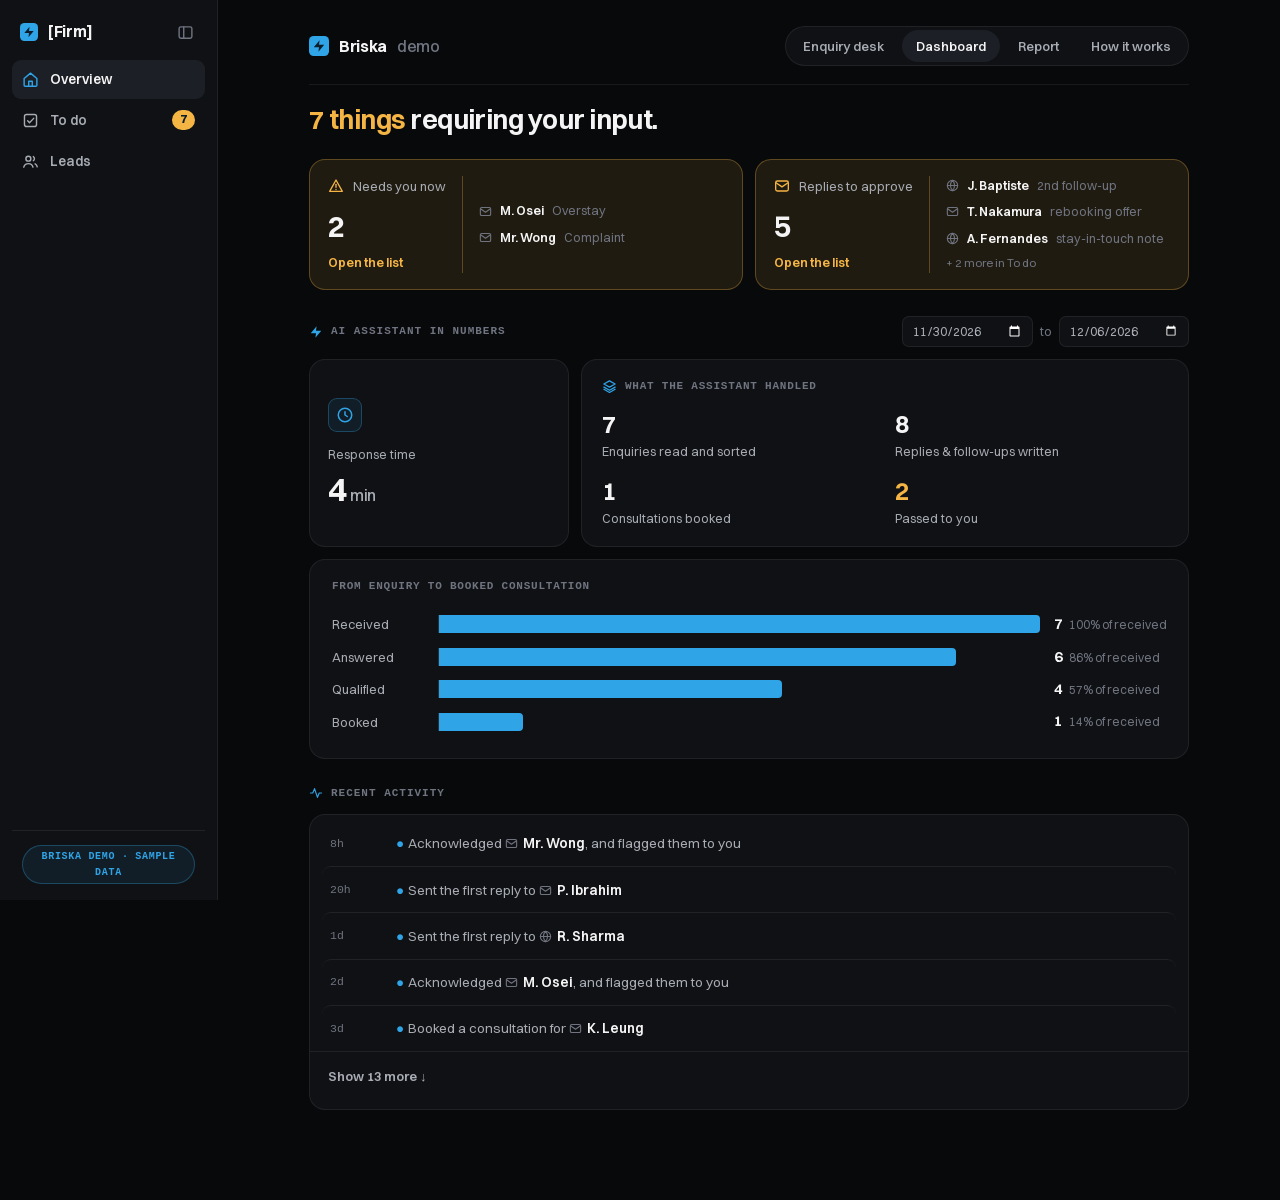
==== commit 4748a58c: "Dashboard nav lives in the top bar; block /prompts as a static path The sidebar's duplicate page lis" ====
--- a/dashboard.html
+++ b/dashboard.html
@@ -19,7 +19,7 @@
     transition: width .15s ease;
   }
   .side.rail { width: 64px; }
-  .side.rail .lbl, .side.rail .badge, .side.rail .foot-h, .side.rail .demochip { display: none; }
+  .side.rail .lbl, .side.rail .badge, .side.rail .demochip { display: none; }
   .side-top { display: flex; align-items: center; gap: 10px; padding: 4px 8px 16px; }
   .side-top img { width: 18px; height: 18px; flex: none; }
   .side-top b { font-size: 15.5px; font-weight: 650; letter-spacing: -0.02em; white-space: nowrap; overflow: hidden; }
@@ -40,8 +40,7 @@
   .snav a.on svg { color: var(--accent); }
   .badge { margin-left: auto; font-size: 11.5px; font-weight: 700; color: var(--accent-ink); background: var(--amber); border-radius: 999px; padding: 1px 8px; }
   .side-foot { margin-top: auto; padding-top: 14px; border-top: 1px solid var(--line); }
-  .foot-h { font-family: var(--mono); font-size: 10px; font-weight: 600; letter-spacing: 0.08em; text-transform: uppercase; color: var(--text-3); padding: 2px 10px 6px; }
-  .demochip { margin: 10px 10px 0; font-family: var(--mono); font-size: 10px; font-weight: 600; letter-spacing: 0.07em; text-transform: uppercase; color: var(--accent); background: var(--accent-bg); border: 1px solid var(--accent-line); border-radius: 999px; padding: 3px 9px; text-align: center; }
+  .demochip { margin: 0 10px; font-family: var(--mono); font-size: 10px; font-weight: 600; letter-spacing: 0.07em; text-transform: uppercase; color: var(--accent); background: var(--accent-bg); border: 1px solid var(--accent-line); border-radius: 999px; padding: 3px 9px; text-align: center; }
 
   /* ---- main ---- */
   main { flex: 1; min-width: 0; padding: 26px 30px 90px; }
@@ -265,7 +264,6 @@
   <symbol id="ic-web" viewBox="0 0 24 24" fill="none" stroke="currentColor" stroke-width="2" stroke-linecap="round" stroke-linejoin="round"><circle cx="12" cy="12" r="9.5"/><path d="M2.5 12h19"/><path d="M12 2.5a14.5 14.5 0 0 1 3.8 9.5 14.5 14.5 0 0 1-3.8 9.5 14.5 14.5 0 0 1-3.8-9.5A14.5 14.5 0 0 1 12 2.5z"/></symbol>
   <symbol id="ic-collapse" viewBox="0 0 24 24" fill="none" stroke="currentColor" stroke-width="2" stroke-linecap="round" stroke-linejoin="round"><rect x="3" y="4" width="18" height="16" rx="2.5"/><path d="M9.5 4v16"/></symbol>
   <symbol id="ic-bolt-sm" viewBox="0 0 24 24" fill="currentColor"><polygon points="13 2 3 14 12 14 11 22 21 10 12 10 13 2"/></symbol>
-  <symbol id="ic-doc" viewBox="0 0 24 24" fill="none" stroke="currentColor" stroke-width="2" stroke-linecap="round" stroke-linejoin="round"><path d="M14 2.5H6.5A1.5 1.5 0 0 0 5 4v16a1.5 1.5 0 0 0 1.5 1.5h11A1.5 1.5 0 0 0 19 20V7.5z"/><path d="M14 2.5V7.5H19"/><path d="M9 12.5h6M9 16h6"/></symbol>
   <symbol id="ic-check" viewBox="0 0 24 24" fill="none" stroke="currentColor" stroke-width="2.4" stroke-linecap="round" stroke-linejoin="round"><path d="m4 13 5 5L20 7"/></symbol>
   <symbol id="ic-clock" viewBox="0 0 24 24" fill="none" stroke="currentColor" stroke-width="2" stroke-linecap="round" stroke-linejoin="round"><circle cx="12" cy="12" r="9"/><path d="M12 7.5V12l3 2"/></symbol>
   <symbol id="ic-layers" viewBox="0 0 24 24" fill="none" stroke="currentColor" stroke-width="2" stroke-linecap="round" stroke-linejoin="round"><path d="M12 3 3 8l9 5 9-5z"/><path d="M3 13l9 5 9-5M3 16.5l9 5 9-5"/></symbol>
@@ -286,12 +284,6 @@
       <a data-pane="leads"><svg><use href="#ic-people"/></svg><span class="lbl">Leads</span></a>
     </nav>
     <div class="side-foot">
-      <div class="foot-h">Pages</div>
-      <nav class="snav">
-        <a href="/"><svg><use href="#ic-bolt-sm"/></svg><span class="lbl">Enquiry desk</span></a>
-        <a href="/report"><svg><use href="#ic-doc"/></svg><span class="lbl">Weekly report</span></a>
-        <a href="/about"><svg><use href="#ic-shield"/></svg><span class="lbl">How it works</span></a>
-      </nav>
       <div class="demochip">Briska demo &middot; sample data</div>
     </div>
   </aside>
